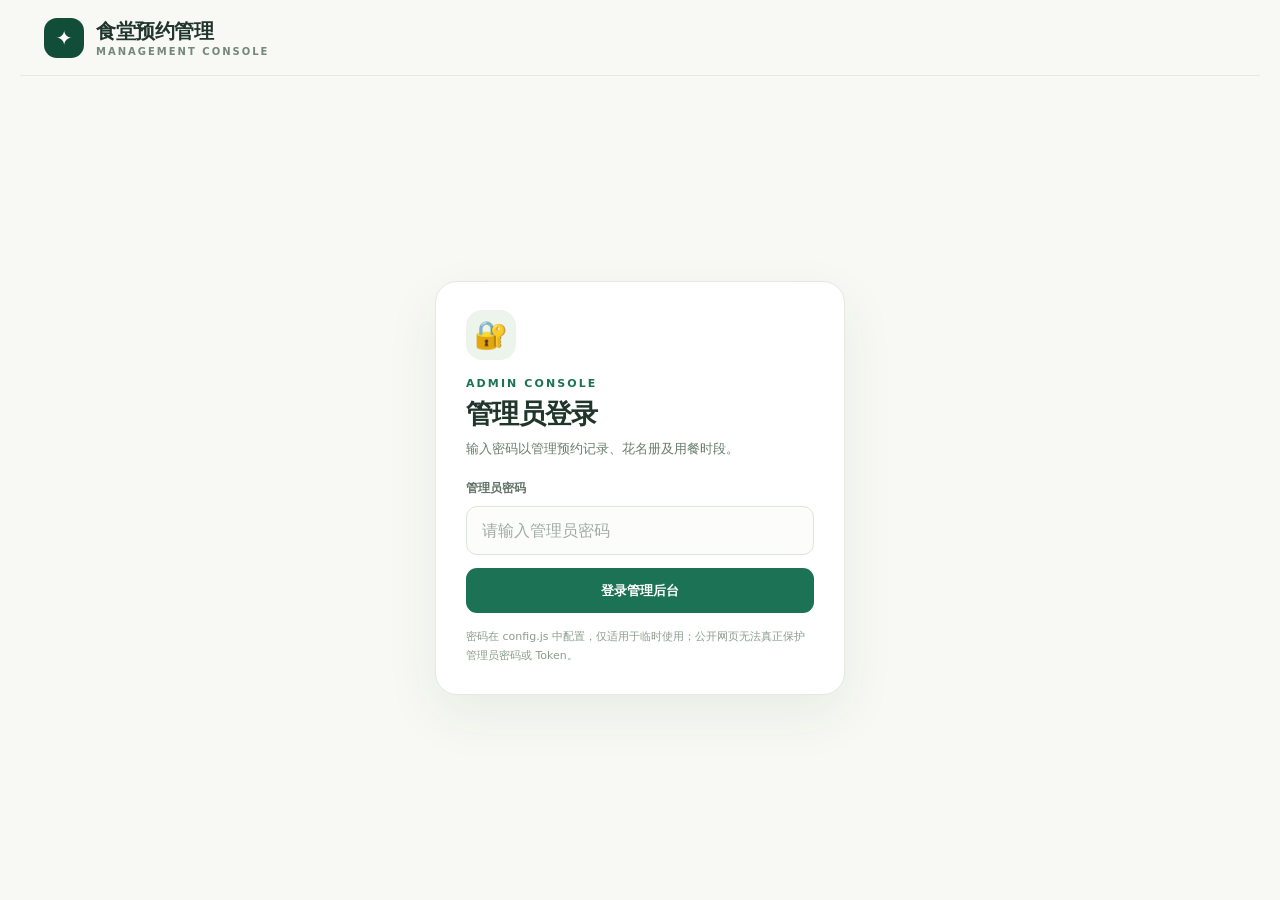
==== admin.html @ d5d4344b "Add files via upload" ====
<!doctype html>
<html lang="zh-CN">
<head><meta charset="utf-8"><meta name="viewport" content="width=device-width, initial-scale=1"><meta name="theme-color" content="#f8f9f4"><title>食堂预约管理后台</title><link rel="stylesheet" href="./styles.css"></head>
<body class="admin-page admin-login-mode">
<header class="shell admin-shell topbar"><span class="logo"><span class="logo-mark">✦</span><span>食堂预约管理<small>MANAGEMENT CONSOLE</small></span></span><nav class="topnav"><button id="logoutBtn" class="navlink hidden" type="button">退出登录</button></nav></header>
<div id="loginArea" class="login-bg">
  <section class="panel login-panel" aria-labelledby="adminLoginTitle">
    <div class="login-icon" aria-hidden="true">🔐</div>
    <div class="eyebrow">ADMIN CONSOLE</div>
    <h1 id="adminLoginTitle">管理员登录</h1>
    <p class="lead login-subtitle">输入密码以管理预约记录、花名册及用餐时段。</p>
    <form id="loginForm">
      <label class="label" for="adminPassword">管理员密码</label>
      <input id="adminPassword" type="password" class="control" autocomplete="current-password" placeholder="请输入管理员密码" required>
      <button id="loginBtn" class="action" type="submit">登录管理后台</button>
    </form>
    <button class="action ghost hidden" id="demoLoginBtn" style="width:100%;margin-top:10px">🧪 体验管理后台（免密演示）</button>
    <div class="status" id="loginStatus" role="status" aria-live="polite"></div>
    <p class="tiny-note login-note">密码在 config.js 中配置，仅适用于临时使用；公开网页无法真正保护管理员密码或 Token。</p>
  </section>
</div>
<main id="dashboardArea" class="shell admin-shell hidden" style="padding-bottom:75px">
  <div class="admin-heading"><div><div class="eyebrow">OPERATIONS CENTER</div><h1>食堂预约总览</h1><p class="lead" style="margin-bottom:0">员工预约、花名册维护与自定义餐次设置，一处管理。</p></div><div class="flex"><button id="refreshBtn" class="action secondary small">↻ 刷新数据</button><span id="updateLabel" class="muted"></span></div></div>
  <div id="adminAlert" class="notice hidden" role="status"></div><div id="demoAdminHint" class="notice hidden">🧪 演示模式：修改仅保存在当前浏览器。正常模式通过 GitHub API 直接读写数据文件。</div>
  <section class="stats" aria-label="关键统计"><div class="stat-card"><div class="muted">员工总数</div><div class="num" id="statEmployee">-</div><div class="muted">花名册中的有效员工</div></div><div class="stat-card"><div class="muted">全部预约</div><div class="num" id="statTotal">-</div><div class="muted">当前全部预约记录</div></div><div class="stat-card"><div class="muted">今日全部预约</div><div class="num" id="statToday">-</div><div class="muted" id="todayLabel">今天</div></div><div class="stat-card"><div class="muted">已开放餐次</div><div class="num" id="statEnabled">-</div><div class="muted">员工预约统计</div></div></section>
  <nav class="tabs" aria-label="管理功能切换"><button type="button" class="tab active" data-tab="reservations">📋 预约管理</button><button type="button" class="tab" data-tab="roster">👥 花名册导入</button><button type="button" class="tab" data-tab="settings">⏰ 餐次与时间设置</button></nav>
  <section class="tab-panel active" id="tab-reservations"><div class="panel"><div class="table-head"><div><h2 style="margin-bottom:4px">预约记录</h2><div class="muted" id="filteredCount">加载中…</div></div><button id="exportBtn" class="action secondary small">↓ 导出筛选结果 CSV</button></div><div class="filters-admin"><label class="filter-field"><span class="label">工号 / 员工姓名 / 预约号</span><input class="control" id="fKeyword" type="search" placeholder="输入关键字"></label><label class="filter-field"><span class="label">餐次</span><select class="control" id="fMeal"><option value="">全部餐次</option></select></label><label class="filter-field"><span class="label">用餐日期</span><input class="control" type="date" id="fDate"></label><label class="filter-field"><span class="label">员工工号</span><input class="control" id="fEmployeeId" type="search" placeholder="可单独精准查找"></label><button type="button" id="resetFilterBtn" class="action ghost small">重置筛选</button></div><div class="table-scroll desktop-reservations"><table class="data-table"><thead><tr><th>预约号</th><th>工号</th><th>姓名</th><th>餐次</th><th>用餐日期</th><th>时间区间</th><th>预约提交时间</th><th>操作</th></tr></thead><tbody id="reservationTbody"></tbody></table></div><div id="reservationMobile" class="mobile-reservations admin-entries"></div></div></section>
  <section class="tab-panel" id="tab-roster"><div class="roster-split"><div class="panel"><h2>导入员工花名册</h2><p class="lead">支持 Excel（.xlsx / .xls）和 CSV。第一行必须有“工号”和“姓名”两列，其他列可忽略。</p><label for="rosterFile" class="upload-zone"><span style="font-size:31px">📄</span><strong>点击选择 Excel / CSV 文件</strong><small>自动解析并检查重复工号、空姓名及格式</small><input id="rosterFile" type="file" accept=".xlsx,.xls,.csv"></label><p id="fileInfo" class="tiny-note">尚未选择文件。</p><div class="radio-row"><label><input type="radio" name="importMode" value="merge" checked> 合并更新（保留未出现在文件中的员工）</label></div><div class="radio-row" style="margin-top:-5px"><label><input type="radio" name="importMode" value="replace"> 全量覆盖（移除旧花名册中未出现的员工）</label></div><button id="importBtn" class="action" type="button" disabled>导入花名册到系统</button><div id="importStatus" class="status"></div><div class="notice" style="margin-bottom:0"><strong>注意：</strong>全量覆盖会替换可预约员工名单，但不会删除历史预约。工号含前导零时，建议把 Excel 工号列设置为“文本”。</div></div><div class="panel"><div class="table-head"><div><h2 style="margin-bottom:3px">花名册预览</h2><div class="muted" id="rosterCount">暂无数据</div></div></div><input id="rosterFilter" class="control" type="search" placeholder="搜索当前花名册工号或姓名" style="margin-bottom:15px"><div class="table-scroll"><table class="data-table"><thead><tr><th>员工工号</th><th>员工姓名</th></tr></thead><tbody id="rosterTbody"></tbody></table></div><p id="rosterNote" class="tiny-note"></p><div id="filePreview" class="hidden"><h3 style="margin:18px 0 4px">待导入文件前 5 条</h3><div class="table-scroll"><table class="data-table"><thead><tr><th>工号</th><th>姓名</th></tr></thead><tbody id="filePreviewBody"></tbody></table></div></div></div></div></section>
  <section class="tab-panel" id="tab-settings"><div class="panel"><div class="table-head"><div><h2 style="margin-bottom:5px">自定义餐次与用餐时间</h2><p class="lead" style="margin:0">可新增、修改、删除或启停餐次，并设置中文、英文、墨西哥西班牙语名称和用餐时段。员工仅可预约当天，今日已结束的餐次不可预约。</p></div></div><div class="flex" style="margin:16px 0"><button id="addMealBtn" type="button" class="action secondary small">＋ 新增餐次</button><span class="muted">最多 12 个餐次；删除餐次不会删除历史预约</span></div><div id="configCards" class="config-grid"></div><div class="advanced"><label><span class="label">餐厅所在时区（IANA）</span><input id="timezoneInput" class="control" placeholder="例如 America/Monterrey"></label></div><div class="tiny-note">系统按所选时区判定当天及餐次是否已结束。每位员工每天每个餐次仅可预约一次。如果两个餐次时间重叠，同一员工在重叠时段也不能重复预约。</div><div class="flex" style="margin-top:20px"><button id="saveSettingsBtn" class="action">保存餐次配置</button><span id="settingsStatus" class="status" role="status"></span></div></div></section>
</main>
<footer class="shell admin-shell footer"><span>食堂预约管理</span><span>预约数据保存在 sanhua-canteen 仓库的 data 分支</span></footer>
<script src="./config.js"></script><script type="module" src="./admin.js"></script>
</body></html>
---- styles.css ----
:root{--ink:#20352c;--muted:#75867b;--green:#1c7254;--green-dark:#124d3a;--line:#e6e9e1;--cream:#f8f9f4;--white:#fff;--gold:#c7a36e;--red:#b74f46;--shadow:0 20px 55px rgba(29,62,43,.07)}
*{box-sizing:border-box}html{scroll-behavior:smooth}body{margin:0;color:var(--ink);font-family:Inter,"PingFang SC","Microsoft YaHei",system-ui,sans-serif;background:var(--cream);-webkit-font-smoothing:antialiased}button,input,select{font:inherit}button{cursor:pointer}button:disabled{opacity:.55;cursor:not-allowed}a{color:inherit;text-decoration:none}.shell{max-width:1150px;margin:0 auto;padding:0 24px}.topbar{height:76px;display:flex;justify-content:space-between;align-items:center;border-bottom:1px solid rgba(33,71,50,.09);gap:15px}.logo{display:flex;align-items:center;gap:12px;font-weight:850;letter-spacing:-.5px;font-size:20px}.logo-mark{display:grid;place-items:center;height:40px;width:40px;border-radius:13px;background:var(--green-dark);color:#fff;font-size:20px}.logo small{display:block;font-size:10px;font-weight:650;letter-spacing:2px;color:var(--muted);margin-top:1px}.topnav{display:flex;gap:10px;align-items:center}.navlink{font-size:13px;font-weight:700;border:1px solid var(--line);padding:10px 15px;border-radius:100px;background:#fff}.navlink:hover{border-color:var(--green);color:var(--green)}.main{padding-top:35px;padding-bottom:70px}.eyebrow{text-transform:uppercase;letter-spacing:2.1px;font-size:11px;font-weight:850;color:var(--green)}h1,h2,h3,p{margin-top:0}h1{font-size:clamp(30px,5vw,49px);letter-spacing:-1.4px;line-height:1.15;margin-bottom:15px}h2{font-size:22px;letter-spacing:-.5px}.lead{line-height:1.85;color:#687c70;font-size:14px}.hero{background:linear-gradient(118deg,#e9f1e7 0%,#f8f7ee 70%);border:1px solid #e1e9dc;border-radius:25px;display:grid;grid-template-columns:1.5fr 1fr;padding:34px 40px;gap:22px;overflow:hidden;position:relative;min-height:232px}.hero:after{content:"";position:absolute;width:270px;height:270px;border-radius:100%;border:38px solid rgba(204,173,112,.16);right:-90px;top:-135px;pointer-events:none}.hero h1{position:relative;z-index:1}.hero-art{display:flex;justify-content:flex-end;align-items:center;font-size:103px;position:relative;z-index:1;filter:drop-shadow(0 14px 12px rgba(30,80,42,.13))}.hero .lead{max-width:570px;margin:0}.notice{margin:22px 0;padding:13px 18px;border-radius:14px;background:#edf4eb;color:#46745b;border:1px solid #d9e8d9;font-size:13px;line-height:1.6}.notice.error{background:#fff0ed;border-color:#f1d7d0;color:#b34d40}.notice.hidden,.hidden{display:none!important}.panel{background:var(--white);border:1px solid var(--line);border-radius:22px;box-shadow:var(--shadow);padding:26px}.panel-head{display:flex;justify-content:space-between;align-items:flex-start;gap:12px;margin-bottom:20px}.step{display:inline-flex;align-items:center;justify-content:center;width:24px;height:24px;border-radius:8px;background:#e8f2e9;color:var(--green);font-size:12px;font-weight:900;margin-right:8px}.section-title{display:flex;align-items:center;font-size:20px;margin:0}.hint{color:var(--muted);font-size:12px;line-height:1.6}.fields{display:grid;grid-template-columns:1.4fr 1fr;gap:18px}.label{font-size:12px;color:#607366;font-weight:750;display:block;margin-bottom:9px}.control{width:100%;height:49px;border:1px solid #dce5dc;background:#fcfdfa;border-radius:11px;color:var(--ink);padding:0 15px;outline:none;transition:box-shadow .2s,border-color .2s}.control:focus{border-color:var(--green);box-shadow:0 0 0 4px #1c72541a}.control::placeholder{color:#a0aca2}.search-wrap{position:relative}.dropdown{position:absolute;z-index:30;top:calc(100% + 5px);left:0;right:0;border-radius:13px;border:1px solid var(--line);background:#fff;box-shadow:0 15px 50px #253d2c26;max-height:260px;overflow-y:auto}.dropdown-item{display:flex;justify-content:space-between;gap:8px;padding:13px 15px;cursor:pointer;border-bottom:1px solid #f0f2ed;font-size:13px}.dropdown-item:hover,.dropdown-item.active{background:#edf6ef}.dropdown-item span{font-weight:800;color:var(--green)}.dropdown-item small{color:#74867d}.dropdown-message{padding:16px;color:var(--muted);font-size:12px}.employee-selected{background:#eaf5ec;border:1px solid #d2e9d9;margin-top:13px;padding:11px 14px;border-radius:11px;color:var(--green-dark);font-size:13px;display:flex;gap:9px;align-items:center;justify-content:space-between}.employee-selected button{background:none;border:0;font-size:12px;color:var(--green);text-decoration:underline}.tiny-note{font-size:11px;color:#8b9c8e;margin-top:8px;line-height:1.7}.section-margin{margin-top:24px}.meal-grid{display:grid;grid-template-columns:repeat(3,minmax(0,1fr));gap:15px;margin-top:20px}.meal-card{background:#fff;border:1px solid var(--line);padding:22px;border-radius:19px;min-height:231px;display:flex;flex-direction:column;transition:border .2s,transform .2s}.meal-card:hover{border-color:#bdcfc0;transform:translateY(-2px)}.meal-card.disabled{background:#f9f9f6;opacity:.68}.meal-top{display:flex;align-items:center;justify-content:space-between;gap:8px;margin-bottom:15px}.meal-emoji{font-size:35px}.pill{font-size:10px;font-weight:800;border-radius:99px;padding:6px 9px;background:#e8f3e8;color:#327452}.pill.lock{background:#f0f0ea;color:#788477}.meal-card h3{font-size:22px;margin:0 0 4px}.meal-card .subtitle{font-size:12px;color:var(--muted);margin-bottom:16px}.meal-time{font-size:13px;color:#51695b;font-weight:650;margin-bottom:16px}.action{padding:12px 18px;border:0;border-radius:11px;background:var(--green);color:#fff;font-size:13px;font-weight:800;transition:background .2s}.action:hover{background:var(--green-dark)}.action.ghost{background:#ebf3eb;color:var(--green)}.action.secondary{background:#fff;border:1px solid #d6e3d9;color:var(--green)}.action.danger{background:#fff1ef;border:1px solid #f6d4cf;color:#af4239}.action.small{padding:9px 12px;font-size:12px;border-radius:9px}.meal-card .action{margin-top:auto;width:100%}.status{font-size:13px;line-height:1.65;margin-top:11px;min-height:20px;color:var(--green)}.status.error{color:var(--red)}.lookup-panel{margin-top:25px}.lookup-head{display:flex;justify-content:space-between;align-items:center;gap:12px}.lookup-head h2{margin:0}.lookup-row{display:flex;gap:11px;margin-top:18px}.lookup-row .control{flex:1;min-width:0}.reservation-list{display:grid;gap:12px;margin-top:18px}.res-item{display:grid;grid-template-columns:1fr auto;gap:10px;padding:16px 18px;background:#f8faf6;border:1px solid #e5ece3;border-radius:13px}.res-item strong{font-size:14px}.res-item small{display:block;color:var(--muted);margin-top:7px;font-size:12px;line-height:1.7}.code{font-size:19px;color:var(--green);font-weight:900;letter-spacing:1px;font-variant-numeric:tabular-nums}.res-item .code{align-self:center}.footer{padding:27px 0 34px;border-top:1px solid var(--line);display:flex;gap:12px;justify-content:space-between;color:#8da096;font-size:11px}.modal-backdrop{position:fixed;inset:0;background:rgba(15,33,24,.54);z-index:100;display:none;align-items:center;justify-content:center;padding:20px}.modal-backdrop.on{display:flex}.modal{width:min(100%,470px);border-radius:24px;background:#fff;box-shadow:0 30px 80px #091d1644;padding:30px;position:relative}.modal .x{position:absolute;right:18px;top:14px;border:0;background:#f1f4ee;border-radius:100%;width:32px;height:32px;font-size:20px;color:#60816b}.confirm-icon{font-size:44px;margin:0 0 13px}.modal h2{margin:0 0 10px}.modal-desc{line-height:1.9;color:#678071;font-size:13px}.modal-detail{margin:18px 0;background:#f3f7f1;border-radius:12px;padding:16px;font-size:14px;line-height:2}.modal-detail strong{color:var(--green)}.modal-actions{display:flex;gap:10px;margin-top:18px}.modal-actions .action{flex:1}.toast{position:fixed;z-index:200;bottom:23px;left:50%;transform:translateX(-50%);background:var(--green-dark);color:#fff;padding:13px 22px;border-radius:14px;box-shadow:0 12px 35px #001d1640;max-width:min(500px,90vw);font-size:13px;display:none}.toast.show{display:block}
/* Admin */
.admin-shell{max-width:1240px}.admin-heading{display:flex;align-items:flex-start;justify-content:space-between;gap:20px;padding:34px 0 25px}.admin-heading h1{font-size:34px;margin:8px 0 8px}.flex{display:flex;align-items:center;gap:10px;flex-wrap:wrap}.muted{font-size:12px;color:var(--muted)}.stats{display:grid;grid-template-columns:repeat(4,1fr);gap:14px}.stat-card{background:#fff;border-radius:16px;border:1px solid var(--line);padding:20px}.stat-card .num{font-size:31px;font-weight:850;color:var(--green-dark);margin:9px 0 3px}.tabs{display:flex;gap:8px;margin:24px 0 18px;border-bottom:1px solid var(--line);padding-bottom:10px;overflow-x:auto}.tab{border:0;border-radius:10px;padding:11px 19px;background:transparent;color:#728779;font-weight:800;white-space:nowrap}.tab.active{background:#e5f0e6;color:var(--green)}.tab-panel{display:none}.tab-panel.active{display:block}.filters-admin{display:grid;grid-template-columns:1fr 1fr 1fr 1fr auto;gap:10px;align-items:end;margin-bottom:17px}.filter-field .label{margin-bottom:6px}.filter-field .control{height:42px}.table-scroll{overflow-x:auto}.data-table{border-collapse:collapse;width:100%;font-size:13px}.data-table th{color:#819287;font-size:11px;text-align:left;font-weight:800;background:#f7faf6;white-space:nowrap}.data-table th,.data-table td{padding:14px 12px;border-bottom:1px solid #edf0eb}.data-table td{white-space:nowrap}.data-table tr:hover td{background:#fafcf9}.data-table .id-cell{font-weight:800;color:var(--green);letter-spacing:.5px}.table-head{display:flex;align-items:center;justify-content:space-between;gap:10px;margin-bottom:17px}.admin-empty{text-align:center;padding:42px 0;color:var(--muted);font-size:13px}.upload-zone{display:grid;place-items:center;min-height:145px;text-align:center;border:2px dashed #ccded0;border-radius:15px;background:#f9fcf7;cursor:pointer;padding:16px}.upload-zone input{display:none}.upload-zone strong{display:block;margin:7px 0;font-size:15px}.upload-zone small{color:var(--muted)}.roster-split{display:grid;grid-template-columns:1fr 1.15fr;gap:20px}.tip-list{color:#6b8171;font-size:13px;line-height:2}.radio-row{display:flex;align-items:center;gap:16px;margin:15px 0;font-size:13px}.radio-row label{display:flex;gap:5px;align-items:center;cursor:pointer}.config-grid{display:grid;grid-template-columns:repeat(3,minmax(0,1fr));gap:14px;margin:18px 0}.config-card{border:1px solid var(--line);border-radius:17px;padding:19px;background:#fcfdfb}.config-card h3{margin-bottom:7px}.times{display:grid;grid-template-columns:1fr 1fr;gap:10px;margin-top:18px}.times input{min-width:0}.toggle-line{display:flex;gap:9px;align-items:center;margin-top:15px;font-size:13px;font-weight:700}.advanced{display:grid;grid-template-columns:1fr 1fr;gap:15px;margin-top:20px}.login-bg{min-height:calc(100vh - 77px);display:grid;place-items:center;padding:35px 20px}.login-panel{width:100%;max-width:430px}.login-panel h1{font-size:30px}.login-panel .control{margin:8px 0 16px}.login-panel .action{width:100%}.admin-row-actions{display:flex;gap:7px}.desktop-only{display:initial}.mobile-reservations{display:none}.admin-entries{display:grid;gap:10px}.admin-entry{padding:16px;border:1px solid var(--line);border-radius:14px}.admin-entry .item-head{display:flex;justify-content:space-between;gap:10px}.admin-entry .item-meta{font-size:12px;color:var(--muted);margin:9px 0;line-height:1.9}.admin-entry .action{margin-top:5px}
@media(max-width:850px){.meal-grid{grid-template-columns:repeat(2,minmax(0,1fr))}.stats{grid-template-columns:repeat(2,minmax(0,1fr))}.filters-admin{grid-template-columns:repeat(2,1fr)}.roster-split{grid-template-columns:1fr}.hero-art{font-size:77px}.hero{grid-template-columns:1.65fr 1fr}.config-grid{grid-template-columns:1fr 1fr}}
@media(max-width:600px){.shell{padding:0 16px}.topbar{height:67px}.logo{font-size:17px}.logo-mark{width:35px;height:35px}.navlink{font-size:11px;padding:8px 10px}.main{padding-top:18px}.hero{padding:26px 23px;grid-template-columns:1fr;min-height:225px}.hero-art{position:absolute;right:14px;bottom:4px;font-size:59px;opacity:.3}.hero h1{font-size:35px}.hero .lead{position:relative;z-index:1;max-width:88%;font-size:12px}.panel{padding:19px}.fields{grid-template-columns:1fr}.meal-grid{grid-template-columns:1fr}.meal-card{min-height:185px;padding:19px}.meal-card .meal-top{margin-bottom:4px}.meal-card h3{font-size:20px}.meal-card .subtitle{margin-bottom:7px}.meal-card .meal-time{margin-bottom:11px}.lookup-head{align-items:flex-start}.lookup-head h2{font-size:19px}.lookup-row{flex-direction:column}.res-item{grid-template-columns:1fr}.res-item .code{font-size:17px}.footer{flex-direction:column}.admin-heading{display:block;padding-top:26px}.admin-heading h1{font-size:29px}.admin-heading .flex{margin-top:14px}.stats{gap:9px}.stat-card{padding:14px}.stat-card .num{font-size:25px}.tabs{margin-top:17px}.filters-admin{grid-template-columns:1fr 1fr}.filters-admin .action{grid-column:span 2}.data-table{min-width:650px}.mobile-reservations{display:block}.desktop-reservations{display:none}.config-grid,.advanced{grid-template-columns:1fr}.modal{padding:23px}.modal-actions{flex-direction:column-reverse}}
/* v2: compact employee layout, locked calendar day, language switch and configurable meals */
.compact-main{padding-top:25px;padding-bottom:55px}
.staff-topbar{height:73px}
.language-btn{white-space:nowrap;color:var(--green-dark)}
.fixed-date{background:#f3f6f0;cursor:default;color:#526f5c;font-weight:750}
.meal-grid{grid-template-columns:repeat(auto-fit,minmax(235px,1fr))}
.meal-card .subtitle:empty{display:none}
.config-grid{grid-template-columns:repeat(auto-fit,minmax(275px,1fr))}
.config-card .meal-name-fields{display:grid;grid-template-columns:1fr;gap:9px;margin:14px 0}
.config-card .meal-name-fields .label{margin-bottom:5px}
.config-card .meal-name-fields .control{height:41px}
.config-card .meal-card-header{display:flex;justify-content:space-between;align-items:center;gap:8px}
.config-card .meal-card-header .btn-row{display:flex;gap:5px}
.config-card .meal-card-header .small{padding:7px 10px}
@media(max-width:600px){.staff-topbar .logo{font-size:15px}.staff-topbar .topnav{gap:6px}.staff-topbar .navlink{font-size:11px;padding:8px 9px}}

/* V3: explicitly selectable language; compact admin sign-in view */
.language-picker{
  display:inline-flex;align-items:center;position:relative;gap:7px;
  min-height:39px;padding:0 12px;border:1px solid var(--line);border-radius:100px;
  background:#fff;color:var(--green-dark);font-size:13px;font-weight:750;
  transition:border-color .2s,box-shadow .2s;
}
.language-picker:hover{border-color:var(--green)}
.language-picker:focus-within{border-color:var(--green);box-shadow:0 0 0 4px #1c72541a}
.language-picker .language-icon{font-size:14px;flex:none}
.language-picker select{
  appearance:none;-webkit-appearance:none;border:0;background:transparent;
  color:inherit;font-weight:750;font-size:13px;outline:0;cursor:pointer;
  padding:8px 15px 8px 0;max-width:150px;min-width:0;
}
.language-picker select option{background:#fff;color:#253b30}
.language-chevron{position:absolute;right:10px;top:50%;transform:translateY(-55%);font-size:17px;pointer-events:none;color:var(--green-dark)}
/* Login only fills the viewport; the dashboard scrolls normally after signing in. */
body.admin-login-mode{height:100dvh;min-height:100vh;display:flex;flex-direction:column;overflow:hidden}
.admin-login-mode > .topbar{flex:none;width:100%}
.admin-login-mode .login-bg{flex:1;min-height:0;display:flex;align-items:center;justify-content:center;padding:16px 20px}
.admin-login-mode > .footer{display:none}
.login-panel{max-width:410px;padding:28px 30px}
.login-icon{width:50px;height:50px;display:grid;place-items:center;background:#ecf4ec;border-radius:16px;font-size:27px;margin:0 0 17px}
.login-panel .eyebrow{margin-bottom:8px}
.login-panel h1{font-size:27px;margin-bottom:10px;letter-spacing:-.7px}
.login-panel .login-subtitle{font-size:13px;margin-bottom:20px;line-height:1.6}
.login-panel .control{margin:0 0 13px}
.login-panel .action{min-height:45px}
.login-panel .status{margin-top:8px;min-height:0}
.login-panel .login-note{margin-top:15px;margin-bottom:0}
@media(max-width:600px){
  .language-picker{padding:0 9px;gap:4px;min-height:36px}
  .language-picker select{max-width:100px;font-size:12px;padding-right:14px}
  .language-chevron{right:8px}
  .login-panel{padding:23px 22px}
  .admin-login-mode .login-bg{padding:12px 16px}
}
@media(max-height:600px){
  body.admin-login-mode{height:auto;min-height:100dvh;overflow-y:auto}
  .admin-login-mode .login-bg{min-height:0;padding:12px 16px}
  .login-panel{padding:18px 22px}
  .login-icon{display:none}
  .login-panel .login-subtitle{margin-bottom:13px}
}
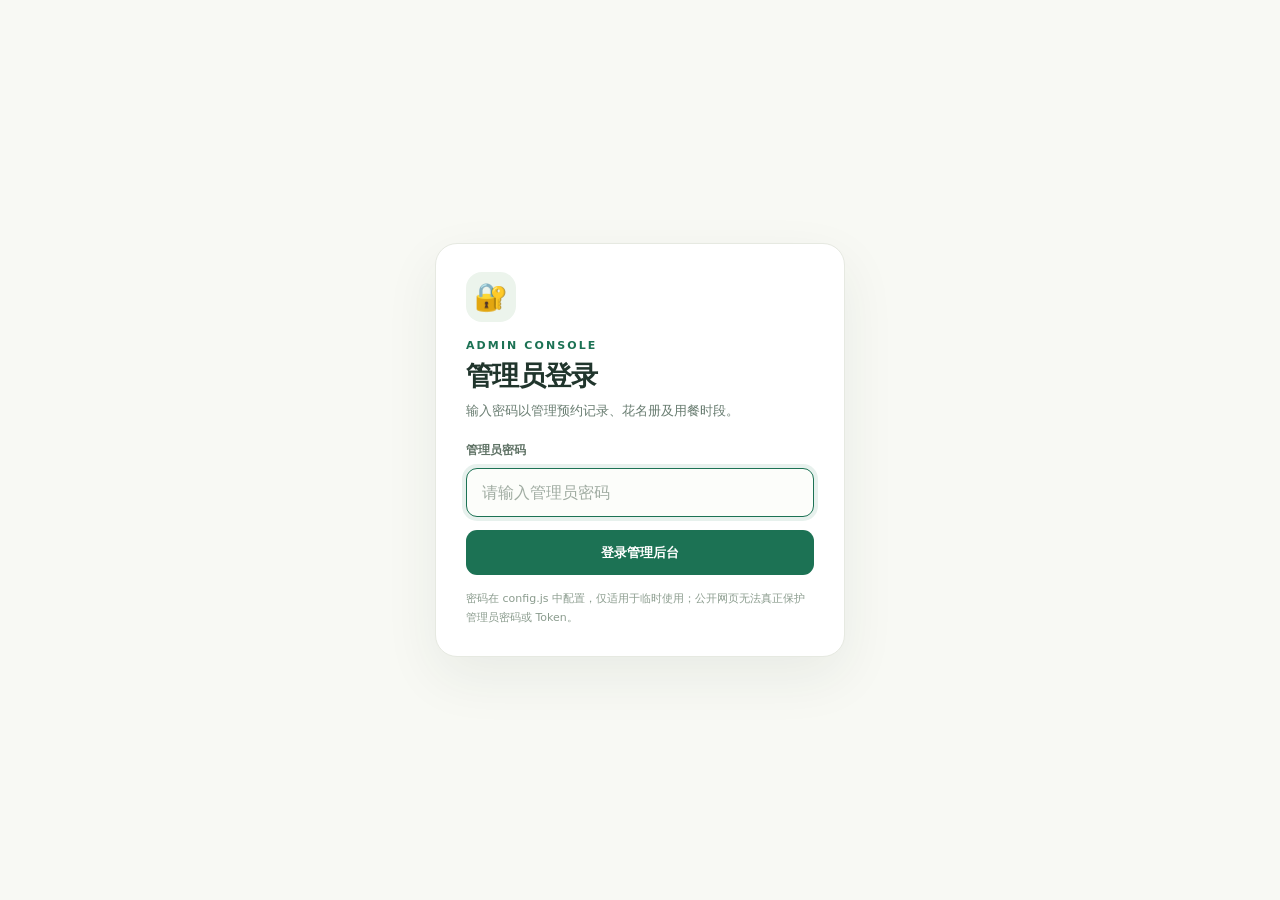
==== commit 2aa10110: "Add files via upload" ====
--- a/admin.html
+++ b/admin.html
@@ -2,7 +2,7 @@
 <html lang="zh-CN">
 <head><meta charset="utf-8"><meta name="viewport" content="width=device-width, initial-scale=1"><meta name="theme-color" content="#f8f9f4"><title>食堂预约管理后台</title><link rel="stylesheet" href="./styles.css"></head>
 <body class="admin-page admin-login-mode">
-<header class="shell admin-shell topbar"><span class="logo"><span class="logo-mark">✦</span><span>食堂预约管理<small>MANAGEMENT CONSOLE</small></span></span><nav class="topnav"><button id="logoutBtn" class="navlink hidden" type="button">退出登录</button></nav></header>
+<header class="shell admin-shell topbar admin-actions-bar"><nav class="topnav"><button id="logoutBtn" class="navlink hidden" type="button">退出登录</button></nav></header>
 <div id="loginArea" class="login-bg">
   <section class="panel login-panel" aria-labelledby="adminLoginTitle">
     <div class="login-icon" aria-hidden="true">🔐</div>
@@ -11,7 +11,7 @@
     <p class="lead login-subtitle">输入密码以管理预约记录、花名册及用餐时段。</p>
     <form id="loginForm">
       <label class="label" for="adminPassword">管理员密码</label>
-      <input id="adminPassword" type="password" class="control" autocomplete="current-password" placeholder="请输入管理员密码" required>
+      <input id="adminPassword" type="password" autofocus class="control" autocomplete="current-password" placeholder="请输入管理员密码" required>
       <button id="loginBtn" class="action" type="submit">登录管理后台</button>
     </form>
     <button class="action ghost hidden" id="demoLoginBtn" style="width:100%;margin-top:10px">🧪 体验管理后台（免密演示）</button>
--- a/styles.css
+++ b/styles.css
@@ -65,3 +65,61 @@
   .login-icon{display:none}
   .login-panel .login-subtitle{margin-bottom:13px}
 }
+
+/* V6 — Floating icon-only controls. No blank header row above the form. */
+.staff-page .meal-grid{grid-template-columns:repeat(3,minmax(0,1fr))}
+.staff-page .compact-main{padding-top:24px}
+.sr-only{position:absolute!important;width:1px;height:1px;padding:0;margin:-1px;overflow:hidden;clip:rect(0,0,0,0);white-space:nowrap;border:0}
+.staff-page .floating-staff-nav{
+  position:fixed;
+  top:16px;
+  right:16px;
+  z-index:60;
+  display:flex;
+  align-items:center;
+  gap:8px;
+  padding:0;
+  background:none;
+  box-shadow:none;
+}
+.staff-page .floating-staff-nav .language-picker,
+.staff-page .floating-staff-nav .navlink{
+  width:44px;height:44px;min-height:44px;
+  padding:0;margin:0;
+  display:flex;align-items:center;justify-content:center;
+  position:relative;border:1px solid #dbe6dc;
+  border-radius:50%;background:#fff;
+  color:var(--green-dark);
+  box-shadow:0 5px 18px rgba(29,62,43,.13);
+  transition:background .2s,border-color .2s,box-shadow .2s;
+}
+.staff-page .floating-staff-nav .language-picker:hover,
+.staff-page .floating-staff-nav .navlink:hover{background:#ebf4ed;border-color:#8db69d}
+.staff-page .floating-staff-nav .navlink:focus-visible,
+.staff-page .floating-staff-nav .language-picker:focus-within{
+  outline:2px solid var(--green);outline-offset:3px;
+}
+.staff-page .floating-staff-nav .floating-icon{width:21px;height:21px;pointer-events:none;flex:none}
+/* Keep the native dropdown behaviour and keyboard/assistive-tech access;
+   its visible face is replaced by the globe icon. */
+.staff-page .floating-staff-nav .language-picker select{
+  position:absolute;inset:0;width:100%;height:100%;
+  opacity:0;cursor:pointer;appearance:auto;
+  padding:0;margin:0;max-width:none;border:0;
+}
+.meals-empty{grid-column:1/-1;text-align:center;color:var(--muted);font-size:14px;line-height:1.7;padding:34px 20px}
+@media(max-width:850px){.staff-page .meal-grid{grid-template-columns:repeat(2,minmax(0,1fr))}}
+@media(max-width:600px){
+  .staff-page .meal-grid{grid-template-columns:1fr}
+  .staff-page .compact-main{padding-top:15px}
+  .staff-page .floating-staff-nav{top:10px;right:10px;gap:7px}
+  .staff-page .floating-staff-nav .language-picker,
+  .staff-page .floating-staff-nav .navlink{width:40px;height:40px;min-height:40px}
+  .staff-page .floating-staff-nav .floating-icon{width:19px;height:19px}
+}
+
+/* V7: Hide the empty header during login, leave logout at the right after login. */
+.admin-actions-bar{justify-content:flex-end;}
+body.admin-login-mode > .admin-actions-bar{display:none;}
+body.admin-login-mode .login-bg{min-height:100dvh;}
+@media(max-height:600px){body.admin-login-mode .login-bg{min-height:100dvh;}}
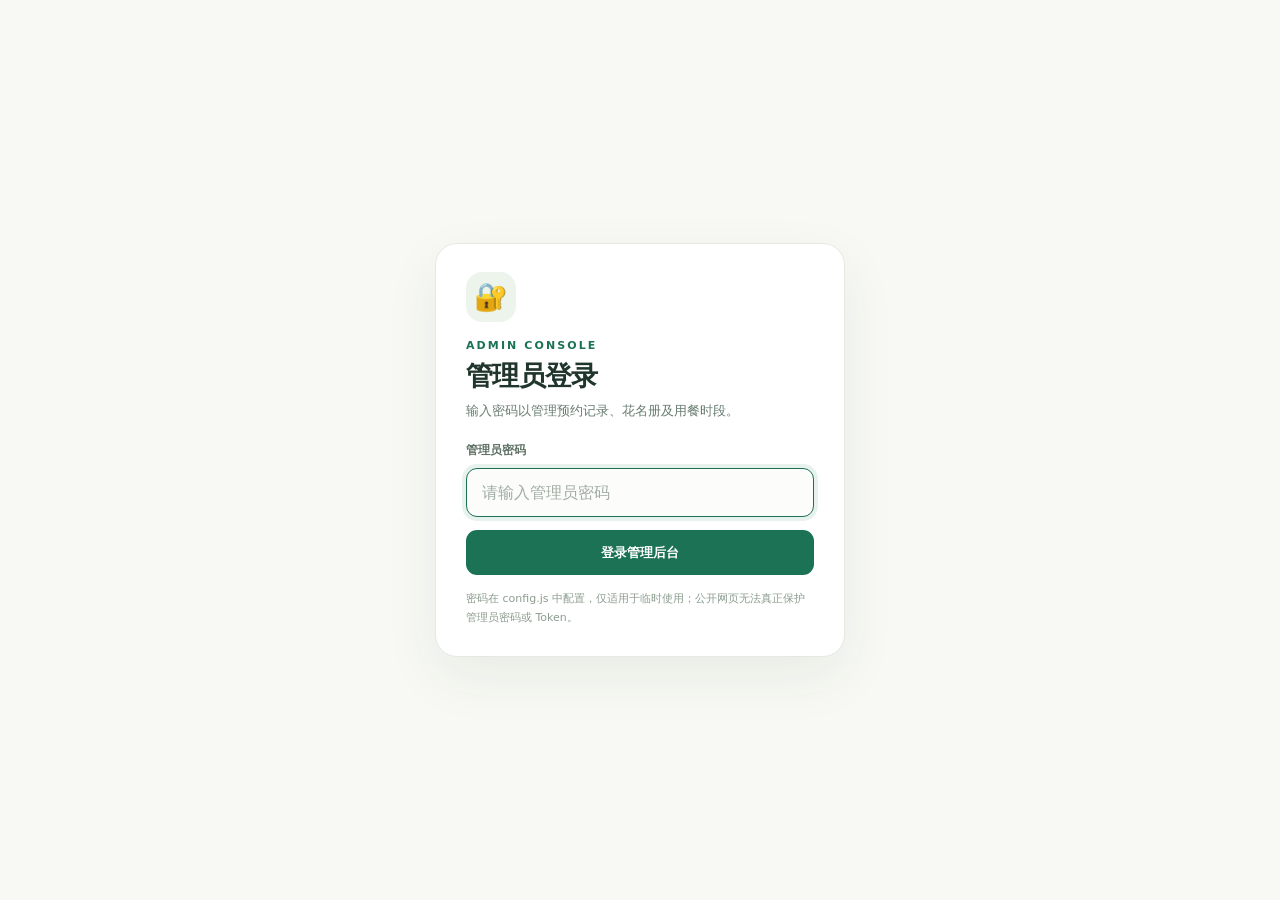
==== commit ff7a9817: "Add files via upload" ====
--- a/admin.html
+++ b/admin.html
@@ -2,7 +2,6 @@
 <html lang="zh-CN">
 <head><meta charset="utf-8"><meta name="viewport" content="width=device-width, initial-scale=1"><meta name="theme-color" content="#f8f9f4"><title>食堂预约管理后台</title><link rel="stylesheet" href="./styles.css"></head>
 <body class="admin-page admin-login-mode">
-<header class="shell admin-shell topbar admin-actions-bar"><nav class="topnav"><button id="logoutBtn" class="navlink hidden" type="button">退出登录</button></nav></header>
 <div id="loginArea" class="login-bg">
   <section class="panel login-panel" aria-labelledby="adminLoginTitle">
     <div class="login-icon" aria-hidden="true">🔐</div>
@@ -20,14 +19,22 @@
   </section>
 </div>
 <main id="dashboardArea" class="shell admin-shell hidden" style="padding-bottom:75px">
-  <div class="admin-heading"><div><div class="eyebrow">OPERATIONS CENTER</div><h1>食堂预约总览</h1><p class="lead" style="margin-bottom:0">员工预约、花名册维护与自定义餐次设置，一处管理。</p></div><div class="flex"><button id="refreshBtn" class="action secondary small">↻ 刷新数据</button><span id="updateLabel" class="muted"></span></div></div>
+  <div class="admin-heading">
+    <h1>管理后台</h1>
+    <div class="admin-heading-tools">
+      <button id="refreshBtn" class="action secondary small" type="button">↻ 刷新数据</button>
+      <span id="updateLabel" class="muted"></span>
+    </div>
+    <button id="logoutBtn" class="navlink hidden" type="button">退出登录</button>
+  </div>
   <div id="adminAlert" class="notice hidden" role="status"></div><div id="demoAdminHint" class="notice hidden">🧪 演示模式：修改仅保存在当前浏览器。正常模式通过 GitHub API 直接读写数据文件。</div>
   <section class="stats" aria-label="关键统计"><div class="stat-card"><div class="muted">员工总数</div><div class="num" id="statEmployee">-</div><div class="muted">花名册中的有效员工</div></div><div class="stat-card"><div class="muted">全部预约</div><div class="num" id="statTotal">-</div><div class="muted">当前全部预约记录</div></div><div class="stat-card"><div class="muted">今日全部预约</div><div class="num" id="statToday">-</div><div class="muted" id="todayLabel">今天</div></div><div class="stat-card"><div class="muted">已开放餐次</div><div class="num" id="statEnabled">-</div><div class="muted">员工预约统计</div></div></section>
   <nav class="tabs" aria-label="管理功能切换"><button type="button" class="tab active" data-tab="reservations">📋 预约管理</button><button type="button" class="tab" data-tab="roster">👥 花名册导入</button><button type="button" class="tab" data-tab="settings">⏰ 餐次与时间设置</button></nav>
-  <section class="tab-panel active" id="tab-reservations"><div class="panel"><div class="table-head"><div><h2 style="margin-bottom:4px">预约记录</h2><div class="muted" id="filteredCount">加载中…</div></div><button id="exportBtn" class="action secondary small">↓ 导出筛选结果 CSV</button></div><div class="filters-admin"><label class="filter-field"><span class="label">工号 / 员工姓名 / 预约号</span><input class="control" id="fKeyword" type="search" placeholder="输入关键字"></label><label class="filter-field"><span class="label">餐次</span><select class="control" id="fMeal"><option value="">全部餐次</option></select></label><label class="filter-field"><span class="label">用餐日期</span><input class="control" type="date" id="fDate"></label><label class="filter-field"><span class="label">员工工号</span><input class="control" id="fEmployeeId" type="search" placeholder="可单独精准查找"></label><button type="button" id="resetFilterBtn" class="action ghost small">重置筛选</button></div><div class="table-scroll desktop-reservations"><table class="data-table"><thead><tr><th>预约号</th><th>工号</th><th>姓名</th><th>餐次</th><th>用餐日期</th><th>时间区间</th><th>预约提交时间</th><th>操作</th></tr></thead><tbody id="reservationTbody"></tbody></table></div><div id="reservationMobile" class="mobile-reservations admin-entries"></div></div></section>
-  <section class="tab-panel" id="tab-roster"><div class="roster-split"><div class="panel"><h2>导入员工花名册</h2><p class="lead">支持 Excel（.xlsx / .xls）和 CSV。第一行必须有“工号”和“姓名”两列，其他列可忽略。</p><label for="rosterFile" class="upload-zone"><span style="font-size:31px">📄</span><strong>点击选择 Excel / CSV 文件</strong><small>自动解析并检查重复工号、空姓名及格式</small><input id="rosterFile" type="file" accept=".xlsx,.xls,.csv"></label><p id="fileInfo" class="tiny-note">尚未选择文件。</p><div class="radio-row"><label><input type="radio" name="importMode" value="merge" checked> 合并更新（保留未出现在文件中的员工）</label></div><div class="radio-row" style="margin-top:-5px"><label><input type="radio" name="importMode" value="replace"> 全量覆盖（移除旧花名册中未出现的员工）</label></div><button id="importBtn" class="action" type="button" disabled>导入花名册到系统</button><div id="importStatus" class="status"></div><div class="notice" style="margin-bottom:0"><strong>注意：</strong>全量覆盖会替换可预约员工名单，但不会删除历史预约。工号含前导零时，建议把 Excel 工号列设置为“文本”。</div></div><div class="panel"><div class="table-head"><div><h2 style="margin-bottom:3px">花名册预览</h2><div class="muted" id="rosterCount">暂无数据</div></div></div><input id="rosterFilter" class="control" type="search" placeholder="搜索当前花名册工号或姓名" style="margin-bottom:15px"><div class="table-scroll"><table class="data-table"><thead><tr><th>员工工号</th><th>员工姓名</th></tr></thead><tbody id="rosterTbody"></tbody></table></div><p id="rosterNote" class="tiny-note"></p><div id="filePreview" class="hidden"><h3 style="margin:18px 0 4px">待导入文件前 5 条</h3><div class="table-scroll"><table class="data-table"><thead><tr><th>工号</th><th>姓名</th></tr></thead><tbody id="filePreviewBody"></tbody></table></div></div></div></div></section>
-  <section class="tab-panel" id="tab-settings"><div class="panel"><div class="table-head"><div><h2 style="margin-bottom:5px">自定义餐次与用餐时间</h2><p class="lead" style="margin:0">可新增、修改、删除或启停餐次，并设置中文、英文、墨西哥西班牙语名称和用餐时段。员工仅可预约当天，今日已结束的餐次不可预约。</p></div></div><div class="flex" style="margin:16px 0"><button id="addMealBtn" type="button" class="action secondary small">＋ 新增餐次</button><span class="muted">最多 12 个餐次；删除餐次不会删除历史预约</span></div><div id="configCards" class="config-grid"></div><div class="advanced"><label><span class="label">餐厅所在时区（IANA）</span><input id="timezoneInput" class="control" placeholder="例如 America/Monterrey"></label></div><div class="tiny-note">系统按所选时区判定当天及餐次是否已结束。每位员工每天每个餐次仅可预约一次。如果两个餐次时间重叠，同一员工在重叠时段也不能重复预约。</div><div class="flex" style="margin-top:20px"><button id="saveSettingsBtn" class="action">保存餐次配置</button><span id="settingsStatus" class="status" role="status"></span></div></div></section>
+  <section class="tab-panel active" id="tab-reservations"><div class="panel"><div class="table-head"><div><h2 style="margin-bottom:4px">预约记录</h2><div class="muted" id="filteredCount">加载中…</div></div><button id="exportBtn" class="action secondary small">↓ 导出筛选结果 CSV</button></div><div class="filters-admin"><label class="filter-field"><span class="label">工号 / 员工姓名 / 预约号</span><input class="control" id="fKeyword" type="search" placeholder="输入关键字"></label><label class="filter-field"><span class="label">餐次</span><select class="control" id="fMeal"><option value="">全部餐次</option></select></label><label class="filter-field"><span class="label">用餐日期</span><input class="control" type="date" id="fDate"></label><label class="filter-field"><span class="label">员工工号</span><input class="control" id="fEmployeeId" type="search" placeholder="可单独精准查找"></label><button type="button" id="resetFilterBtn" class="action ghost small">重置筛选</button></div><div class="table-scroll desktop-reservations"><table class="data-table"><thead><tr><th>预约号</th><th>工号</th><th>姓名</th><th>餐次</th><th>Plant</th><th>用餐日期</th><th>时间区间</th><th>预约提交时间</th><th>操作</th></tr></thead><tbody id="reservationTbody"></tbody></table></div><div id="reservationMobile" class="mobile-reservations admin-entries"></div></div></section>
+  <section class="tab-panel" id="tab-roster"><div class="roster-split"><div class="panel"><h2>导入员工花名册</h2><p class="lead">支持 Excel（.xlsx / .xls）和 CSV。支持新版完整花名册；第一行必须有 ID/Name 或工号/姓名，导入时保留所有列及其原始列名。</p><label for="rosterFile" class="upload-zone"><span style="font-size:31px">📄</span><strong>点击选择 Excel / CSV 文件</strong><small>自动解析并检查重复工号、空姓名及格式</small><input id="rosterFile" type="file" accept=".xlsx,.xls,.csv"></label><p id="fileInfo" class="tiny-note">尚未选择文件。</p><div class="radio-row"><label><input type="radio" name="importMode" value="merge" checked> 合并更新（保留未出现在文件中的员工）</label></div><div class="radio-row" style="margin-top:-5px"><label><input type="radio" name="importMode" value="replace"> 全量覆盖（移除旧花名册中未出现的员工）</label></div><button id="importBtn" class="action" type="button" disabled>导入花名册到系统</button><div id="importStatus" class="status"></div><div class="notice" style="margin-bottom:0"><strong>注意：</strong>全量覆盖会替换可预约员工名单，但不会删除历史预约。工号含前导零时，建议把 Excel 工号列设置为“文本”。</div></div><div class="panel"><div class="table-head"><div><h2 style="margin-bottom:3px">花名册预览</h2><div class="muted" id="rosterCount">暂无数据</div></div><button type="button" class="action secondary small" id="exportRosterBtn">↓ 导出完整花名册 CSV</button></div><input id="rosterFilter" class="control" type="search" placeholder="搜索当前花名册工号或姓名" style="margin-bottom:15px"><div class="table-scroll"><table class="data-table"><thead><tr><th>员工工号</th><th>员工姓名</th><th>全部资料</th></tr></thead><tbody id="rosterTbody"></tbody></table></div><p id="rosterNote" class="tiny-note"></p><div id="filePreview" class="hidden"><h3 style="margin:18px 0 4px">待导入文件前 5 条</h3><div class="table-scroll"><table class="data-table"><thead><tr><th>工号</th><th>姓名</th></tr></thead><tbody id="filePreviewBody"></tbody></table></div></div></div></div></section>
+  <section class="tab-panel" id="tab-settings"><div class="panel"><div class="table-head"><div><h2 style="margin-bottom:5px">自定义餐次与用餐时间</h2><p class="lead" style="margin:0">可新增、修改、删除或启停餐次，并设置中文、英文、墨西哥西班牙语名称和用餐时段。员工仅可预约当天，今日已结束的餐次不可预约。</p></div></div><div class="flex" style="margin:16px 0"><button id="addMealBtn" type="button" class="action secondary small">＋ 新增餐次</button><span class="muted">最多 12 个餐次；删除餐次不会删除历史预约</span></div><div id="configCards" class="config-grid"></div><div class="advanced"><label for="timezoneInput"><span class="label">餐厅所在时区（IANA）</span><select id="timezoneInput" class="control" aria-describedby="timezoneHint"><option value="America/Monterrey">墨西哥 · 蒙特雷 / America/Monterrey</option></select><span id="timezoneHint" class="tiny-note">从下拉列表选择时区，员工端的当前时间和餐次预约时段将按所选时区计算。</span></label></div><div class="tiny-note">系统按所选时区判定当天及餐次是否已结束。每位员工每天每个餐次仅可预约一次。如果两个餐次时间重叠，同一员工在重叠时段也不能重复预约。</div><div class="flex" style="margin-top:20px"><button id="saveSettingsBtn" class="action">保存餐次配置</button><span id="settingsStatus" class="status" role="status"></span></div></div></section>
 </main>
+<dialog id="rosterDetailDialog" class="roster-dialog"><div class="table-head"><h2 id="rosterDetailTitle">员工完整资料</h2><button type="button" class="action secondary small" id="closeRosterDetail">关闭</button></div><div id="rosterDetailRows" class="roster-detail-rows"></div></dialog>
 <footer class="shell admin-shell footer"><span>食堂预约管理</span><span>预约数据保存在 sanhua-canteen 仓库的 data 分支</span></footer>
 <script src="./config.js"></script><script type="module" src="./admin.js"></script>
 </body></html>
--- a/styles.css
+++ b/styles.css
@@ -123,3 +123,42 @@
 body.admin-login-mode > .admin-actions-bar{display:none;}
 body.admin-login-mode .login-bg{min-height:100dvh;}
 @media(max-height:600px){body.admin-login-mode .login-bg{min-height:100dvh;}}
+
+/* V8: Admin dashboard title and logout share one compact top row. */
+.admin-heading{display:flex;align-items:center;justify-content:space-between;flex-wrap:nowrap;gap:14px;padding:23px 0 20px}
+.admin-heading h1{font-size:32px;line-height:1.2;margin:0;white-space:nowrap}
+.admin-heading-tools{display:flex;align-items:center;justify-content:flex-end;gap:10px;margin-left:auto;white-space:nowrap}
+.admin-heading > #logoutBtn{flex:none;white-space:nowrap}
+@media(max-width:600px){
+  .admin-heading{display:grid;grid-template-columns:minmax(0,1fr) auto;grid-template-areas:"title logout" "tools tools";column-gap:10px;row-gap:10px;padding:18px 0 16px}
+  .admin-heading h1{grid-area:title;font-size:27px;min-width:0}
+  .admin-heading-tools{grid-area:tools;justify-self:end;margin:0;flex-wrap:wrap}
+  .admin-heading > #logoutBtn{grid-area:logout}
+}
+
+/* V11: make the mobile reservation-lookup field match the employee-search field.
+   The desktop flex:1 rule must not shrink the input in a column flex container. */
+@media (max-width:600px){
+  .staff-page .lookup-row .control{
+    flex:none;
+    width:100%;
+    height:49px;
+    min-height:49px;
+    padding:0 15px;
+    border-radius:11px;
+    font-size:16px;
+  }
+}
+
+/* V12 — separate required Plant dropdown; remains full-width on mobile. */
+.fields .plant-field{grid-column:1/-1;max-width:390px}
+.fields .plant-field select{appearance:auto;background:#fcfdfa;font-weight:750}
+@media(max-width:600px){.fields .plant-field{max-width:none}}
+
+/* V12 — viewing all 19 roster columns without an enormous table */
+.roster-dialog{border:1px solid #e2e9df;border-radius:19px;padding:24px;width:min(700px,calc(100% - 32px));max-height:82vh;box-shadow:0 25px 90px #172d2140;color:#223e31}
+.roster-dialog::backdrop{background:#10241ac2}
+.roster-detail-rows{display:grid;gap:0;max-height:62vh;overflow:auto}
+.roster-detail-row{display:grid;grid-template-columns:minmax(145px,1fr) minmax(0,2fr);gap:15px;padding:11px 4px;border-bottom:1px solid #e9eee6;font-size:13px;word-break:break-word}
+.roster-detail-row strong{color:#597566;white-space:pre-wrap}
+@media(max-width:600px){.roster-detail-row{grid-template-columns:1fr;gap:5px}}
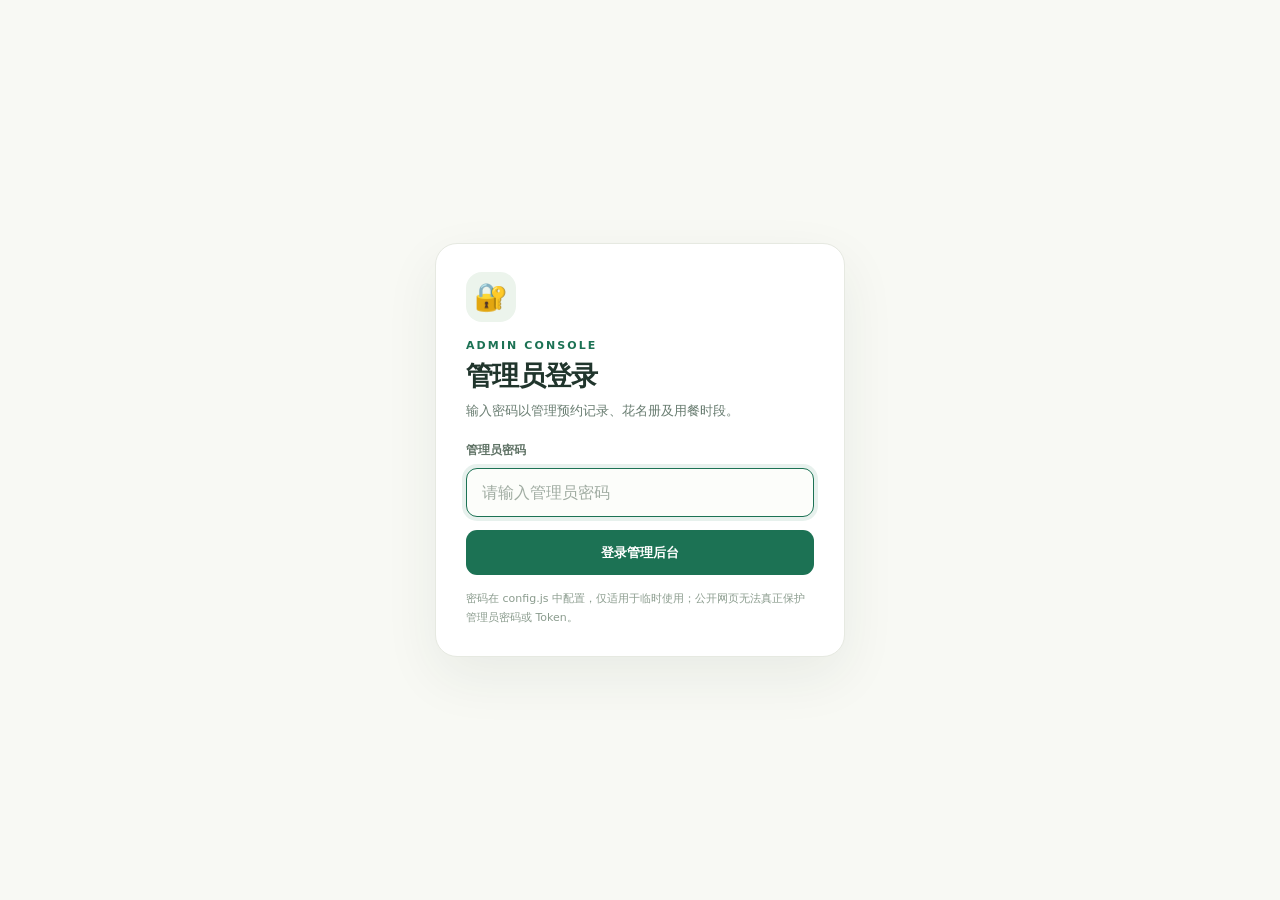
==== commit 4206306c: "Add files via upload 大版本更新" ====
--- a/admin.html
+++ b/admin.html
@@ -1,7 +1,41 @@
 <!doctype html>
 <html lang="zh-CN">
-<head><meta charset="utf-8"><meta name="viewport" content="width=device-width, initial-scale=1"><meta name="theme-color" content="#f8f9f4"><title>食堂预约管理后台</title><link rel="stylesheet" href="./styles.css"></head>
+<head>
+<meta charset="utf-8"><meta name="viewport" content="width=device-width, initial-scale=1">
+<meta name="theme-color" content="#f8f9f4"><title>食堂预约管理后台</title>
+<!-- 首屏渲染前同步判断是否存在尚未过期的登录 Cookie，避免先显示密码框。 -->
+<style>
+  html[data-admin-boot="restoring"] #loginArea { display:none !important; }
+  #adminBootArea { display:none; }
+  html[data-admin-boot="restoring"] #adminBootArea {
+    min-height:100dvh; width:100%; display:flex; align-items:center; justify-content:center;
+    padding:20px; color:#35684c; background:#f8f9f4; font:600 14px/1.6 system-ui,sans-serif;
+  }
+  #adminBootArea .boot-message { background:#fff; border:1px solid #e0e9df;
+    border-radius:18px; padding:23px 32px; box-shadow:0 16px 48px #193d2710; }
+</style>
+<script>
+  (() => {
+    // 此处只做同步的首屏分流；完整的密码指纹校验仍由 admin.js 异步完成。
+    const cookieName = 'sanhua_canteen_admin_v7';
+    let hasValidExpiry = false;
+    try {
+      const pair = document.cookie.split(';').map(x => x.trim()).find(x => x.startsWith(cookieName + '='));
+      if (pair) {
+        const raw = decodeURIComponent(pair.slice(cookieName.length + 1));
+        const pieces = raw.split('.');
+        const expiresAt = Number(pieces[1]);
+        hasValidExpiry = pieces.length === 2 && !!pieces[0] &&
+          Number.isSafeInteger(expiresAt) && expiresAt > Date.now();
+      }
+    } catch { /* Cookie 不可用时显示正常登录页 */ }
+    document.documentElement.dataset.adminBoot = hasValidExpiry ? 'restoring' : 'login';
+  })();
+</script>
+<link rel="stylesheet" href="./styles.css">
+</head>
 <body class="admin-page admin-login-mode">
+<div id="adminBootArea" role="status" aria-live="polite"><div class="boot-message">正在进入管理后台…</div></div>
 <div id="loginArea" class="login-bg">
   <section class="panel login-panel" aria-labelledby="adminLoginTitle">
     <div class="login-icon" aria-hidden="true">🔐</div>
@@ -10,7 +44,7 @@
     <p class="lead login-subtitle">输入密码以管理预约记录、花名册及用餐时段。</p>
     <form id="loginForm">
       <label class="label" for="adminPassword">管理员密码</label>
-      <input id="adminPassword" type="password" autofocus class="control" autocomplete="current-password" placeholder="请输入管理员密码" required>
+      <input id="adminPassword" type="password" class="control" autocomplete="current-password" placeholder="请输入管理员密码" required>
       <button id="loginBtn" class="action" type="submit">登录管理后台</button>
     </form>
     <button class="action ghost hidden" id="demoLoginBtn" style="width:100%;margin-top:10px">🧪 体验管理后台（免密演示）</button>
@@ -29,10 +63,22 @@
   </div>
   <div id="adminAlert" class="notice hidden" role="status"></div><div id="demoAdminHint" class="notice hidden">🧪 演示模式：修改仅保存在当前浏览器。正常模式通过 GitHub API 直接读写数据文件。</div>
   <section class="stats" aria-label="关键统计"><div class="stat-card"><div class="muted">员工总数</div><div class="num" id="statEmployee">-</div><div class="muted">花名册中的有效员工</div></div><div class="stat-card"><div class="muted">全部预约</div><div class="num" id="statTotal">-</div><div class="muted">当前全部预约记录</div></div><div class="stat-card"><div class="muted">今日全部预约</div><div class="num" id="statToday">-</div><div class="muted" id="todayLabel">今天</div></div><div class="stat-card"><div class="muted">已开放餐次</div><div class="num" id="statEnabled">-</div><div class="muted">员工预约统计</div></div></section>
-  <nav class="tabs" aria-label="管理功能切换"><button type="button" class="tab active" data-tab="reservations">📋 预约管理</button><button type="button" class="tab" data-tab="roster">👥 花名册导入</button><button type="button" class="tab" data-tab="settings">⏰ 餐次与时间设置</button></nav>
+  <nav class="tabs" aria-label="管理功能切换"><button type="button" class="tab active" data-tab="reservations">📋 预约管理</button><button type="button" class="tab" data-tab="roster">👥 花名册导入</button><button type="button" class="tab" data-tab="settings">⏰ 餐次与时间设置</button><button type="button" class="tab" data-tab="etickets">🎟️ 电子领餐管理</button></nav>
   <section class="tab-panel active" id="tab-reservations"><div class="panel"><div class="table-head"><div><h2 style="margin-bottom:4px">预约记录</h2><div class="muted" id="filteredCount">加载中…</div></div><button id="exportBtn" class="action secondary small">↓ 导出筛选结果 CSV</button></div><div class="filters-admin"><label class="filter-field"><span class="label">工号 / 员工姓名 / 预约号</span><input class="control" id="fKeyword" type="search" placeholder="输入关键字"></label><label class="filter-field"><span class="label">餐次</span><select class="control" id="fMeal"><option value="">全部餐次</option></select></label><label class="filter-field"><span class="label">用餐日期</span><input class="control" type="date" id="fDate"></label><label class="filter-field"><span class="label">员工工号</span><input class="control" id="fEmployeeId" type="search" placeholder="可单独精准查找"></label><button type="button" id="resetFilterBtn" class="action ghost small">重置筛选</button></div><div class="table-scroll desktop-reservations"><table class="data-table"><thead><tr><th>预约号</th><th>工号</th><th>姓名</th><th>餐次</th><th>Plant</th><th>用餐日期</th><th>时间区间</th><th>预约提交时间</th><th>操作</th></tr></thead><tbody id="reservationTbody"></tbody></table></div><div id="reservationMobile" class="mobile-reservations admin-entries"></div></div></section>
   <section class="tab-panel" id="tab-roster"><div class="roster-split"><div class="panel"><h2>导入员工花名册</h2><p class="lead">支持 Excel（.xlsx / .xls）和 CSV。支持新版完整花名册；第一行必须有 ID/Name 或工号/姓名，导入时保留所有列及其原始列名。</p><label for="rosterFile" class="upload-zone"><span style="font-size:31px">📄</span><strong>点击选择 Excel / CSV 文件</strong><small>自动解析并检查重复工号、空姓名及格式</small><input id="rosterFile" type="file" accept=".xlsx,.xls,.csv"></label><p id="fileInfo" class="tiny-note">尚未选择文件。</p><div class="radio-row"><label><input type="radio" name="importMode" value="merge" checked> 合并更新（保留未出现在文件中的员工）</label></div><div class="radio-row" style="margin-top:-5px"><label><input type="radio" name="importMode" value="replace"> 全量覆盖（移除旧花名册中未出现的员工）</label></div><button id="importBtn" class="action" type="button" disabled>导入花名册到系统</button><div id="importStatus" class="status"></div><div class="notice" style="margin-bottom:0"><strong>注意：</strong>全量覆盖会替换可预约员工名单，但不会删除历史预约。工号含前导零时，建议把 Excel 工号列设置为“文本”。</div></div><div class="panel"><div class="table-head"><div><h2 style="margin-bottom:3px">花名册预览</h2><div class="muted" id="rosterCount">暂无数据</div></div><button type="button" class="action secondary small" id="exportRosterBtn">↓ 导出完整花名册 CSV</button></div><input id="rosterFilter" class="control" type="search" placeholder="搜索当前花名册工号或姓名" style="margin-bottom:15px"><div class="table-scroll"><table class="data-table"><thead><tr><th>员工工号</th><th>员工姓名</th><th>全部资料</th></tr></thead><tbody id="rosterTbody"></tbody></table></div><p id="rosterNote" class="tiny-note"></p><div id="filePreview" class="hidden"><h3 style="margin:18px 0 4px">待导入文件前 5 条</h3><div class="table-scroll"><table class="data-table"><thead><tr><th>工号</th><th>姓名</th></tr></thead><tbody id="filePreviewBody"></tbody></table></div></div></div></div></section>
   <section class="tab-panel" id="tab-settings"><div class="panel"><div class="table-head"><div><h2 style="margin-bottom:5px">自定义餐次与用餐时间</h2><p class="lead" style="margin:0">可新增、修改、删除或启停餐次，并设置中文、英文、墨西哥西班牙语名称和用餐时段。员工仅可预约当天，今日已结束的餐次不可预约。</p></div></div><div class="flex" style="margin:16px 0"><button id="addMealBtn" type="button" class="action secondary small">＋ 新增餐次</button><span class="muted">最多 12 个餐次；删除餐次不会删除历史预约</span></div><div id="configCards" class="config-grid"></div><div class="advanced"><label for="timezoneInput"><span class="label">餐厅所在时区（IANA）</span><select id="timezoneInput" class="control" aria-describedby="timezoneHint"><option value="America/Monterrey">墨西哥 · 蒙特雷 / America/Monterrey</option></select><span id="timezoneHint" class="tiny-note">从下拉列表选择时区，员工端的当前时间和餐次预约时段将按所选时区计算。</span></label></div><div class="tiny-note">系统按所选时区判定当天及餐次是否已结束。每位员工每天每个餐次仅可预约一次。如果两个餐次时间重叠，同一员工在重叠时段也不能重复预约。</div><div class="flex" style="margin-top:20px"><button id="saveSettingsBtn" class="action">保存餐次配置</button><span id="settingsStatus" class="status" role="status"></span></div></div></section>
+  <section class="tab-panel" id="tab-etickets"><div class="panel">
+    <h2>电子领餐管理</h2><p class="lead">电子备用餐票默认关闭。只有启用后，员工才可以在有效餐次时间内现场滑动撕票。</p>
+    <div class="eticket-toggle-row"><label class="checkbox-label"><input id="eTicketEnabled" type="checkbox"> 启用电子领餐模式</label><button id="saveTicketMode" class="action small">保存开关</button></div>
+    <div id="eTicketModeStatus" class="status" role="status"></div>
+    <div class="eticket-stat-grid"><div><strong id="eTicketPending">0</strong><span>待领餐</span></div><div><strong id="eTicketUsed">0</strong><span>已使用</span></div><div><strong id="eTicketException">0</strong><span>异常待处理</span></div></div>
+    <h3>餐票查询与异常处理</h3><label class="label" for="ticketAdminSearch">预约编号或员工工号</label>
+    <div class="lookup-row"><input id="ticketAdminSearch" class="control" type="search" placeholder="如 261021-B-0001 或 106"><button id="ticketAdminFind" class="action secondary" type="button">查询</button></div>
+    <div id="ticketAdminResults" class="ticket-admin-results"></div>
+    <div id="ticketAdminStatus" class="status" role="status"></div>
+    <p class="tiny-note">重新签发仅允许未使用的餐票。管理员应核对员工工牌后，通过可信方式将一次性转移链接交给员工。链接持有人可取得该餐票资格，不应公开转发。</p>
+    <div id="ticketTransferBox" class="hidden"><label class="label">新设备领票链接（只显示本次）</label><textarea id="ticketTransferLink" class="control" rows="3" readonly></textarea><button id="ticketTransferCopy" class="action secondary small" type="button">复制链接</button></div>
+  </div></section>
 </main>
 <dialog id="rosterDetailDialog" class="roster-dialog"><div class="table-head"><h2 id="rosterDetailTitle">员工完整资料</h2><button type="button" class="action secondary small" id="closeRosterDetail">关闭</button></div><div id="rosterDetailRows" class="roster-detail-rows"></div></dialog>
 <footer class="shell admin-shell footer"><span>食堂预约管理</span><span>预约数据保存在 sanhua-canteen 仓库的 data 分支</span></footer>
--- a/styles.css
+++ b/styles.css
@@ -1,9 +1,9 @@
 :root{--ink:#20352c;--muted:#75867b;--green:#1c7254;--green-dark:#124d3a;--line:#e6e9e1;--cream:#f8f9f4;--white:#fff;--gold:#c7a36e;--red:#b74f46;--shadow:0 20px 55px rgba(29,62,43,.07)}
 *{box-sizing:border-box}html{scroll-behavior:smooth}body{margin:0;color:var(--ink);font-family:Inter,"PingFang SC","Microsoft YaHei",system-ui,sans-serif;background:var(--cream);-webkit-font-smoothing:antialiased}button,input,select{font:inherit}button{cursor:pointer}button:disabled{opacity:.55;cursor:not-allowed}a{color:inherit;text-decoration:none}.shell{max-width:1150px;margin:0 auto;padding:0 24px}.topbar{height:76px;display:flex;justify-content:space-between;align-items:center;border-bottom:1px solid rgba(33,71,50,.09);gap:15px}.logo{display:flex;align-items:center;gap:12px;font-weight:850;letter-spacing:-.5px;font-size:20px}.logo-mark{display:grid;place-items:center;height:40px;width:40px;border-radius:13px;background:var(--green-dark);color:#fff;font-size:20px}.logo small{display:block;font-size:10px;font-weight:650;letter-spacing:2px;color:var(--muted);margin-top:1px}.topnav{display:flex;gap:10px;align-items:center}.navlink{font-size:13px;font-weight:700;border:1px solid var(--line);padding:10px 15px;border-radius:100px;background:#fff}.navlink:hover{border-color:var(--green);color:var(--green)}.main{padding-top:35px;padding-bottom:70px}.eyebrow{text-transform:uppercase;letter-spacing:2.1px;font-size:11px;font-weight:850;color:var(--green)}h1,h2,h3,p{margin-top:0}h1{font-size:clamp(30px,5vw,49px);letter-spacing:-1.4px;line-height:1.15;margin-bottom:15px}h2{font-size:22px;letter-spacing:-.5px}.lead{line-height:1.85;color:#687c70;font-size:14px}.hero{background:linear-gradient(118deg,#e9f1e7 0%,#f8f7ee 70%);border:1px solid #e1e9dc;border-radius:25px;display:grid;grid-template-columns:1.5fr 1fr;padding:34px 40px;gap:22px;overflow:hidden;position:relative;min-height:232px}.hero:after{content:"";position:absolute;width:270px;height:270px;border-radius:100%;border:38px solid rgba(204,173,112,.16);right:-90px;top:-135px;pointer-events:none}.hero h1{position:relative;z-index:1}.hero-art{display:flex;justify-content:flex-end;align-items:center;font-size:103px;position:relative;z-index:1;filter:drop-shadow(0 14px 12px rgba(30,80,42,.13))}.hero .lead{max-width:570px;margin:0}.notice{margin:22px 0;padding:13px 18px;border-radius:14px;background:#edf4eb;color:#46745b;border:1px solid #d9e8d9;font-size:13px;line-height:1.6}.notice.error{background:#fff0ed;border-color:#f1d7d0;color:#b34d40}.notice.hidden,.hidden{display:none!important}.panel{background:var(--white);border:1px solid var(--line);border-radius:22px;box-shadow:var(--shadow);padding:26px}.panel-head{display:flex;justify-content:space-between;align-items:flex-start;gap:12px;margin-bottom:20px}.step{display:inline-flex;align-items:center;justify-content:center;width:24px;height:24px;border-radius:8px;background:#e8f2e9;color:var(--green);font-size:12px;font-weight:900;margin-right:8px}.section-title{display:flex;align-items:center;font-size:20px;margin:0}.hint{color:var(--muted);font-size:12px;line-height:1.6}.fields{display:grid;grid-template-columns:1.4fr 1fr;gap:18px}.label{font-size:12px;color:#607366;font-weight:750;display:block;margin-bottom:9px}.control{width:100%;height:49px;border:1px solid #dce5dc;background:#fcfdfa;border-radius:11px;color:var(--ink);padding:0 15px;outline:none;transition:box-shadow .2s,border-color .2s}.control:focus{border-color:var(--green);box-shadow:0 0 0 4px #1c72541a}.control::placeholder{color:#a0aca2}.search-wrap{position:relative}.dropdown{position:absolute;z-index:30;top:calc(100% + 5px);left:0;right:0;border-radius:13px;border:1px solid var(--line);background:#fff;box-shadow:0 15px 50px #253d2c26;max-height:260px;overflow-y:auto}.dropdown-item{display:flex;justify-content:space-between;gap:8px;padding:13px 15px;cursor:pointer;border-bottom:1px solid #f0f2ed;font-size:13px}.dropdown-item:hover,.dropdown-item.active{background:#edf6ef}.dropdown-item span{font-weight:800;color:var(--green)}.dropdown-item small{color:#74867d}.dropdown-message{padding:16px;color:var(--muted);font-size:12px}.employee-selected{background:#eaf5ec;border:1px solid #d2e9d9;margin-top:13px;padding:11px 14px;border-radius:11px;color:var(--green-dark);font-size:13px;display:flex;gap:9px;align-items:center;justify-content:space-between}.employee-selected button{background:none;border:0;font-size:12px;color:var(--green);text-decoration:underline}.tiny-note{font-size:11px;color:#8b9c8e;margin-top:8px;line-height:1.7}.section-margin{margin-top:24px}.meal-grid{display:grid;grid-template-columns:repeat(3,minmax(0,1fr));gap:15px;margin-top:20px}.meal-card{background:#fff;border:1px solid var(--line);padding:22px;border-radius:19px;min-height:231px;display:flex;flex-direction:column;transition:border .2s,transform .2s}.meal-card:hover{border-color:#bdcfc0;transform:translateY(-2px)}.meal-card.disabled{background:#f9f9f6;opacity:.68}.meal-top{display:flex;align-items:center;justify-content:space-between;gap:8px;margin-bottom:15px}.meal-emoji{font-size:35px}.pill{font-size:10px;font-weight:800;border-radius:99px;padding:6px 9px;background:#e8f3e8;color:#327452}.pill.lock{background:#f0f0ea;color:#788477}.meal-card h3{font-size:22px;margin:0 0 4px}.meal-card .subtitle{font-size:12px;color:var(--muted);margin-bottom:16px}.meal-time{font-size:13px;color:#51695b;font-weight:650;margin-bottom:16px}.action{padding:12px 18px;border:0;border-radius:11px;background:var(--green);color:#fff;font-size:13px;font-weight:800;transition:background .2s}.action:hover{background:var(--green-dark)}.action.ghost{background:#ebf3eb;color:var(--green)}.action.secondary{background:#fff;border:1px solid #d6e3d9;color:var(--green)}.action.danger{background:#fff1ef;border:1px solid #f6d4cf;color:#af4239}.action.small{padding:9px 12px;font-size:12px;border-radius:9px}.meal-card .action{margin-top:auto;width:100%}.status{font-size:13px;line-height:1.65;margin-top:11px;min-height:20px;color:var(--green)}.status.error{color:var(--red)}.lookup-panel{margin-top:25px}.lookup-head{display:flex;justify-content:space-between;align-items:center;gap:12px}.lookup-head h2{margin:0}.lookup-row{display:flex;gap:11px;margin-top:18px}.lookup-row .control{flex:1;min-width:0}.reservation-list{display:grid;gap:12px;margin-top:18px}.res-item{display:grid;grid-template-columns:1fr auto;gap:10px;padding:16px 18px;background:#f8faf6;border:1px solid #e5ece3;border-radius:13px}.res-item strong{font-size:14px}.res-item small{display:block;color:var(--muted);margin-top:7px;font-size:12px;line-height:1.7}.code{font-size:19px;color:var(--green);font-weight:900;letter-spacing:1px;font-variant-numeric:tabular-nums}.res-item .code{align-self:center}.footer{padding:27px 0 34px;border-top:1px solid var(--line);display:flex;gap:12px;justify-content:space-between;color:#8da096;font-size:11px}.modal-backdrop{position:fixed;inset:0;background:rgba(15,33,24,.54);z-index:100;display:none;align-items:center;justify-content:center;padding:20px}.modal-backdrop.on{display:flex}.modal{width:min(100%,470px);border-radius:24px;background:#fff;box-shadow:0 30px 80px #091d1644;padding:30px;position:relative}.modal .x{position:absolute;right:18px;top:14px;border:0;background:#f1f4ee;border-radius:100%;width:32px;height:32px;font-size:20px;color:#60816b}.confirm-icon{font-size:44px;margin:0 0 13px}.modal h2{margin:0 0 10px}.modal-desc{line-height:1.9;color:#678071;font-size:13px}.modal-detail{margin:18px 0;background:#f3f7f1;border-radius:12px;padding:16px;font-size:14px;line-height:2}.modal-detail strong{color:var(--green)}.modal-actions{display:flex;gap:10px;margin-top:18px}.modal-actions .action{flex:1}.toast{position:fixed;z-index:200;bottom:23px;left:50%;transform:translateX(-50%);background:var(--green-dark);color:#fff;padding:13px 22px;border-radius:14px;box-shadow:0 12px 35px #001d1640;max-width:min(500px,90vw);font-size:13px;display:none}.toast.show{display:block}
 /* Admin */
-.admin-shell{max-width:1240px}.admin-heading{display:flex;align-items:flex-start;justify-content:space-between;gap:20px;padding:34px 0 25px}.admin-heading h1{font-size:34px;margin:8px 0 8px}.flex{display:flex;align-items:center;gap:10px;flex-wrap:wrap}.muted{font-size:12px;color:var(--muted)}.stats{display:grid;grid-template-columns:repeat(4,1fr);gap:14px}.stat-card{background:#fff;border-radius:16px;border:1px solid var(--line);padding:20px}.stat-card .num{font-size:31px;font-weight:850;color:var(--green-dark);margin:9px 0 3px}.tabs{display:flex;gap:8px;margin:24px 0 18px;border-bottom:1px solid var(--line);padding-bottom:10px;overflow-x:auto}.tab{border:0;border-radius:10px;padding:11px 19px;background:transparent;color:#728779;font-weight:800;white-space:nowrap}.tab.active{background:#e5f0e6;color:var(--green)}.tab-panel{display:none}.tab-panel.active{display:block}.filters-admin{display:grid;grid-template-columns:1fr 1fr 1fr 1fr auto;gap:10px;align-items:end;margin-bottom:17px}.filter-field .label{margin-bottom:6px}.filter-field .control{height:42px}.table-scroll{overflow-x:auto}.data-table{border-collapse:collapse;width:100%;font-size:13px}.data-table th{color:#819287;font-size:11px;text-align:left;font-weight:800;background:#f7faf6;white-space:nowrap}.data-table th,.data-table td{padding:14px 12px;border-bottom:1px solid #edf0eb}.data-table td{white-space:nowrap}.data-table tr:hover td{background:#fafcf9}.data-table .id-cell{font-weight:800;color:var(--green);letter-spacing:.5px}.table-head{display:flex;align-items:center;justify-content:space-between;gap:10px;margin-bottom:17px}.admin-empty{text-align:center;padding:42px 0;color:var(--muted);font-size:13px}.upload-zone{display:grid;place-items:center;min-height:145px;text-align:center;border:2px dashed #ccded0;border-radius:15px;background:#f9fcf7;cursor:pointer;padding:16px}.upload-zone input{display:none}.upload-zone strong{display:block;margin:7px 0;font-size:15px}.upload-zone small{color:var(--muted)}.roster-split{display:grid;grid-template-columns:1fr 1.15fr;gap:20px}.tip-list{color:#6b8171;font-size:13px;line-height:2}.radio-row{display:flex;align-items:center;gap:16px;margin:15px 0;font-size:13px}.radio-row label{display:flex;gap:5px;align-items:center;cursor:pointer}.config-grid{display:grid;grid-template-columns:repeat(3,minmax(0,1fr));gap:14px;margin:18px 0}.config-card{border:1px solid var(--line);border-radius:17px;padding:19px;background:#fcfdfb}.config-card h3{margin-bottom:7px}.times{display:grid;grid-template-columns:1fr 1fr;gap:10px;margin-top:18px}.times input{min-width:0}.toggle-line{display:flex;gap:9px;align-items:center;margin-top:15px;font-size:13px;font-weight:700}.advanced{display:grid;grid-template-columns:1fr 1fr;gap:15px;margin-top:20px}.login-bg{min-height:calc(100vh - 77px);display:grid;place-items:center;padding:35px 20px}.login-panel{width:100%;max-width:430px}.login-panel h1{font-size:30px}.login-panel .control{margin:8px 0 16px}.login-panel .action{width:100%}.admin-row-actions{display:flex;gap:7px}.desktop-only{display:initial}.mobile-reservations{display:none}.admin-entries{display:grid;gap:10px}.admin-entry{padding:16px;border:1px solid var(--line);border-radius:14px}.admin-entry .item-head{display:flex;justify-content:space-between;gap:10px}.admin-entry .item-meta{font-size:12px;color:var(--muted);margin:9px 0;line-height:1.9}.admin-entry .action{margin-top:5px}
+.admin-shell{max-width:1240px}.admin-heading{display:flex;align-items:flex-start;justify-content:space-between;gap:20px;padding:34px 0 25px}.admin-heading h1{font-size:34px;margin:8px 0 8px}.flex{display:flex;align-items:center;gap:10px;flex-wrap:wrap}.muted{font-size:12px;color:var(--muted)}.stats{display:grid;grid-template-columns:repeat(4,1fr);gap:14px}.stat-card{background:#fff;border-radius:16px;border:1px solid var(--line);padding:20px}.stat-card .num{font-size:31px;font-weight:850;color:var(--green-dark);margin:9px 0 3px}.tabs{display:flex;gap:8px;margin:24px 0 18px;border-bottom:1px solid var(--line);padding-bottom:10px;overflow-x:auto}.tab{border:0;border-radius:10px;padding:11px 19px;background:transparent;color:#728779;font-weight:800;white-space:nowrap}.tab.active{background:#e5f0e6;color:var(--green)}.tab-panel{display:none}.tab-panel.active{display:block}.filters-admin{display:grid;grid-template-columns:1fr 1fr 1fr 1fr auto;gap:10px;align-items:end;margin-bottom:17px}.filter-field .label{margin-bottom:6px}.filter-field .control{height:42px}.table-scroll{overflow-x:auto}.data-table{border-collapse:collapse;width:100%;font-size:13px}.data-table th{color:#819287;font-size:11px;text-align:left;font-weight:800;background:#f7faf6;white-space:nowrap}.data-table th,.data-table td{padding:14px 12px;border-bottom:1px solid #edf0eb}.data-table td{white-space:nowrap}.data-table tr:hover td{background:#fafcf9}.data-table .id-cell{font-weight:800;color:var(--green);letter-spacing:.5px}.table-head{display:flex;align-items:center;justify-content:space-between;gap:10px;margin-bottom:17px}.admin-empty{text-align:center;padding:42px 0;color:var(--muted);font-size:13px}.upload-zone{display:grid;place-items:center;min-height:145px;text-align:center;border:2px dashed #ccded0;border-radius:15px;background:#f9fcf7;cursor:pointer;padding:16px}.upload-zone input{display:none}.upload-zone strong{display:block;margin:7px 0;font-size:15px}.upload-zone small{color:var(--muted)}.roster-split{display:grid;grid-template-columns:1fr 1.15fr;gap:20px}.tip-list{color:#6b8171;font-size:13px;line-height:2}.radio-row{display:flex;align-items:center;gap:16px;margin:15px 0;font-size:13px}.radio-row label{display:flex;gap:5px;align-items:center;cursor:pointer}.config-grid{display:grid;grid-template-columns:repeat(3,minmax(0,1fr));gap:14px;margin:18px 0}.config-card{border:1px solid var(--line);border-radius:17px;padding:19px;background:#fcfdfb}.config-card h3{margin-bottom:7px}.times{display:grid;grid-template-columns:1fr 1fr;gap:10px;margin-top:18px}.times input{min-width:0}.toggle-line{display:flex;gap:9px;align-items:center;margin-top:15px;font-size:13px;font-weight:700}.advanced{display:grid;grid-template-columns:1fr 1fr;gap:15px;margin-top:20px}.login-bg{min-height:calc(100vh - 77px);display:grid;place-items:center;padding:35px 20px}.login-panel{width:100%;max-width:430px}.login-panel h1{font-size:30px}.login-panel .control{margin:8px 0 16px}.login-panel .action{width:100%}.admin-row-actions{display:flex;gap:7px}.desktop-only{display:initial}.mobile-reservations{display:none}.admin-entries{gap:10px}.admin-entry{padding:16px;border:1px solid var(--line);border-radius:14px}.admin-entry .item-head{display:flex;justify-content:space-between;gap:10px}.admin-entry .item-meta{font-size:12px;color:var(--muted);margin:9px 0;line-height:1.9}.admin-entry .action{margin-top:5px}
 @media(max-width:850px){.meal-grid{grid-template-columns:repeat(2,minmax(0,1fr))}.stats{grid-template-columns:repeat(2,minmax(0,1fr))}.filters-admin{grid-template-columns:repeat(2,1fr)}.roster-split{grid-template-columns:1fr}.hero-art{font-size:77px}.hero{grid-template-columns:1.65fr 1fr}.config-grid{grid-template-columns:1fr 1fr}}
-@media(max-width:600px){.shell{padding:0 16px}.topbar{height:67px}.logo{font-size:17px}.logo-mark{width:35px;height:35px}.navlink{font-size:11px;padding:8px 10px}.main{padding-top:18px}.hero{padding:26px 23px;grid-template-columns:1fr;min-height:225px}.hero-art{position:absolute;right:14px;bottom:4px;font-size:59px;opacity:.3}.hero h1{font-size:35px}.hero .lead{position:relative;z-index:1;max-width:88%;font-size:12px}.panel{padding:19px}.fields{grid-template-columns:1fr}.meal-grid{grid-template-columns:1fr}.meal-card{min-height:185px;padding:19px}.meal-card .meal-top{margin-bottom:4px}.meal-card h3{font-size:20px}.meal-card .subtitle{margin-bottom:7px}.meal-card .meal-time{margin-bottom:11px}.lookup-head{align-items:flex-start}.lookup-head h2{font-size:19px}.lookup-row{flex-direction:column}.res-item{grid-template-columns:1fr}.res-item .code{font-size:17px}.footer{flex-direction:column}.admin-heading{display:block;padding-top:26px}.admin-heading h1{font-size:29px}.admin-heading .flex{margin-top:14px}.stats{gap:9px}.stat-card{padding:14px}.stat-card .num{font-size:25px}.tabs{margin-top:17px}.filters-admin{grid-template-columns:1fr 1fr}.filters-admin .action{grid-column:span 2}.data-table{min-width:650px}.mobile-reservations{display:block}.desktop-reservations{display:none}.config-grid,.advanced{grid-template-columns:1fr}.modal{padding:23px}.modal-actions{flex-direction:column-reverse}}
+@media(max-width:600px){.shell{padding:0 16px}.topbar{height:67px}.logo{font-size:17px}.logo-mark{width:35px;height:35px}.navlink{font-size:11px;padding:8px 10px}.main{padding-top:18px}.hero{padding:26px 23px;grid-template-columns:1fr;min-height:225px}.hero-art{position:absolute;right:14px;bottom:4px;font-size:59px;opacity:.3}.hero h1{font-size:35px}.hero .lead{position:relative;z-index:1;max-width:88%;font-size:12px}.panel{padding:19px}.fields{grid-template-columns:1fr}.meal-grid{grid-template-columns:1fr}.meal-card{min-height:185px;padding:19px}.meal-card .meal-top{margin-bottom:4px}.meal-card h3{font-size:20px}.meal-card .subtitle{margin-bottom:7px}.meal-card .meal-time{margin-bottom:11px}.lookup-head{align-items:flex-start}.lookup-head h2{font-size:19px}.lookup-row{flex-direction:column}.res-item{grid-template-columns:1fr}.res-item .code{font-size:17px}.footer{flex-direction:column}.admin-heading{display:block;padding-top:26px}.admin-heading h1{font-size:29px}.admin-heading .flex{margin-top:14px}.stats{gap:9px}.stat-card{padding:14px}.stat-card .num{font-size:25px}.tabs{margin-top:17px}.filters-admin{grid-template-columns:1fr 1fr}.filters-admin .action{grid-column:span 2}.data-table{min-width:650px}.mobile-reservations{display:grid}.desktop-reservations{display:none}.config-grid,.advanced{grid-template-columns:1fr}.modal{padding:23px}.modal-actions{flex-direction:column-reverse}}
 /* v2: compact employee layout, locked calendar day, language switch and configurable meals */
 .compact-main{padding-top:25px;padding-bottom:55px}
 .staff-topbar{height:73px}
@@ -162,3 +162,45 @@
 .roster-detail-row{display:grid;grid-template-columns:minmax(145px,1fr) minmax(0,2fr);gap:15px;padding:11px 4px;border-bottom:1px solid #e9eee6;font-size:13px;word-break:break-word}
 .roster-detail-row strong{color:#597566;white-space:pre-wrap}
 @media(max-width:600px){.roster-detail-row{grid-template-columns:1fr;gap:5px}}
+
+/* V14 electronic ticket: floating success screen and swipe-to-tear interaction. */
+.ticket-item { align-items:center; }
+.ticket-item-actions { display:flex; flex-direction:column; align-items:flex-end; gap:10px; }
+.ticket-item-actions .action { white-space:nowrap; }
+.ticket-overlay { position:fixed; inset:0; z-index:2000; background:#f7faf6; display:flex; align-items:stretch; justify-content:center; }
+.ticket-overlay.hidden { display:none !important; }
+.ticket-screen { position:relative; display:flex; flex-direction:column; align-items:center; justify-content:center; text-align:center; width:100%; min-height:100dvh; overflow-y:auto; color:white; padding:70px 22px 44px; gap:14px; background:linear-gradient(155deg,#14694f,#277c60); transition:background-color .2s; }
+.ticket-overlay-close { position:absolute; top:max(14px, env(safe-area-inset-top)); right:20px; width:43px; height:43px; border-radius:50%; background:#ffffff30; border:1px solid #ffffff6b; color:#fff; font-size:27px; cursor:pointer; }
+.ticket-big-icon { font-size:clamp(52px,12vw,92px); line-height:1.1; }
+.ticket-screen h2 { color:inherit; font-size:clamp(25px,6vw,48px); font-weight:900; margin:0; }
+.ticket-big-code { font-size:clamp(21px,5vw,39px); letter-spacing:1px; font-weight:900; font-variant-numeric:tabular-nums; overflow-wrap:anywhere; }
+.ticket-details {font-weight:650;font-size:clamp(16px,3vw,23px);margin:0;}
+.ticket-overlay-status {max-width:500px;line-height:1.55;font-size:15px;margin-top:6px;}
+.ticket-slide { width:min(460px,100%); height:80px; border-radius:999px; padding:6px; position:relative; display:flex; align-items:center; background:#ffffff26; border:1px solid #ffffff90; touch-action:none; user-select:none; -webkit-user-select:none; cursor:grab; overflow:hidden; }
+.ticket-slide-knob { position:absolute;left:6px;display:grid;place-items:center;width:66px;height:66px;border-radius:50%;background:#fff;color:#17694e;font-weight:900;font-size:22px;box-shadow:0 6px 24px #0003; z-index:1; will-change:transform; }
+.ticket-slide.reverse .ticket-slide-knob {left:auto;right:6px;}
+.ticket-slide-hint { margin:auto;font-size:14px;font-weight:800;color:#fff;pointer-events:none; }
+.ticket-visual {display:flex;flex-direction:column;gap:12px;align-items:center;}
+.ticket-visual.hidden {display:none !important;}
+.ticket-symbol {font-size:clamp(32px,9vw,66px);font-weight:900;letter-spacing:5px;}
+.ticket-seconds {font-size:clamp(23px,6vw,37px);font-weight:800;letter-spacing:3px;font-variant-numeric:tabular-nums;}
+.ticket-countdown {font-size:18px;font-weight:700;}
+.ticket-screen .ticket-slide.hidden {display:none !important;}
+.eticket-toggle-row {display:flex;align-items:center;flex-wrap:wrap;gap:20px;margin:20px 0;}
+.eticket-toggle-row input {width:20px;height:20px;vertical-align:middle;accent-color:#1a734e;}
+.eticket-stat-grid {display:grid;grid-template-columns:repeat(3,minmax(0,1fr));gap:12px;margin:20px 0;}
+.eticket-stat-grid>div {padding:18px;border-radius:13px;border:1px solid #dce8dd;background:#f6faf6;display:flex;flex-direction:column;align-items:center;gap:5px;}
+.eticket-stat-grid strong {font-size:27px;color:#176949;}
+.ticket-admin-results {margin-top:18px;display:grid;gap:12px;}
+.ticket-admin-entry {border:1px solid #e1e8df;border-radius:14px;padding:16px;display:grid;gap:10px;}
+.ticket-admin-description {line-height:1.6;overflow-wrap:anywhere;font-weight:600;}
+.ticket-admin-actions {display:flex;flex-wrap:wrap;gap:10px;}
+#ticketTransferBox {margin-top:20px;}
+#ticketTransferLink {width:100%;height:auto;min-height:95px;overflow-wrap:anywhere;}
+@media(max-width:600px) {
+  .ticket-item {display:flex; flex-direction:column;align-items:stretch;gap:12px;}
+  .ticket-item-actions {flex-direction:row;align-items:center;justify-content:space-between;flex-wrap:wrap;}
+  .ticket-overlay {overscroll-behavior:contain;}
+  .eticket-stat-grid {gap:6px;}
+  .eticket-stat-grid>div {padding:12px 5px;font-size:12px;}
+}
